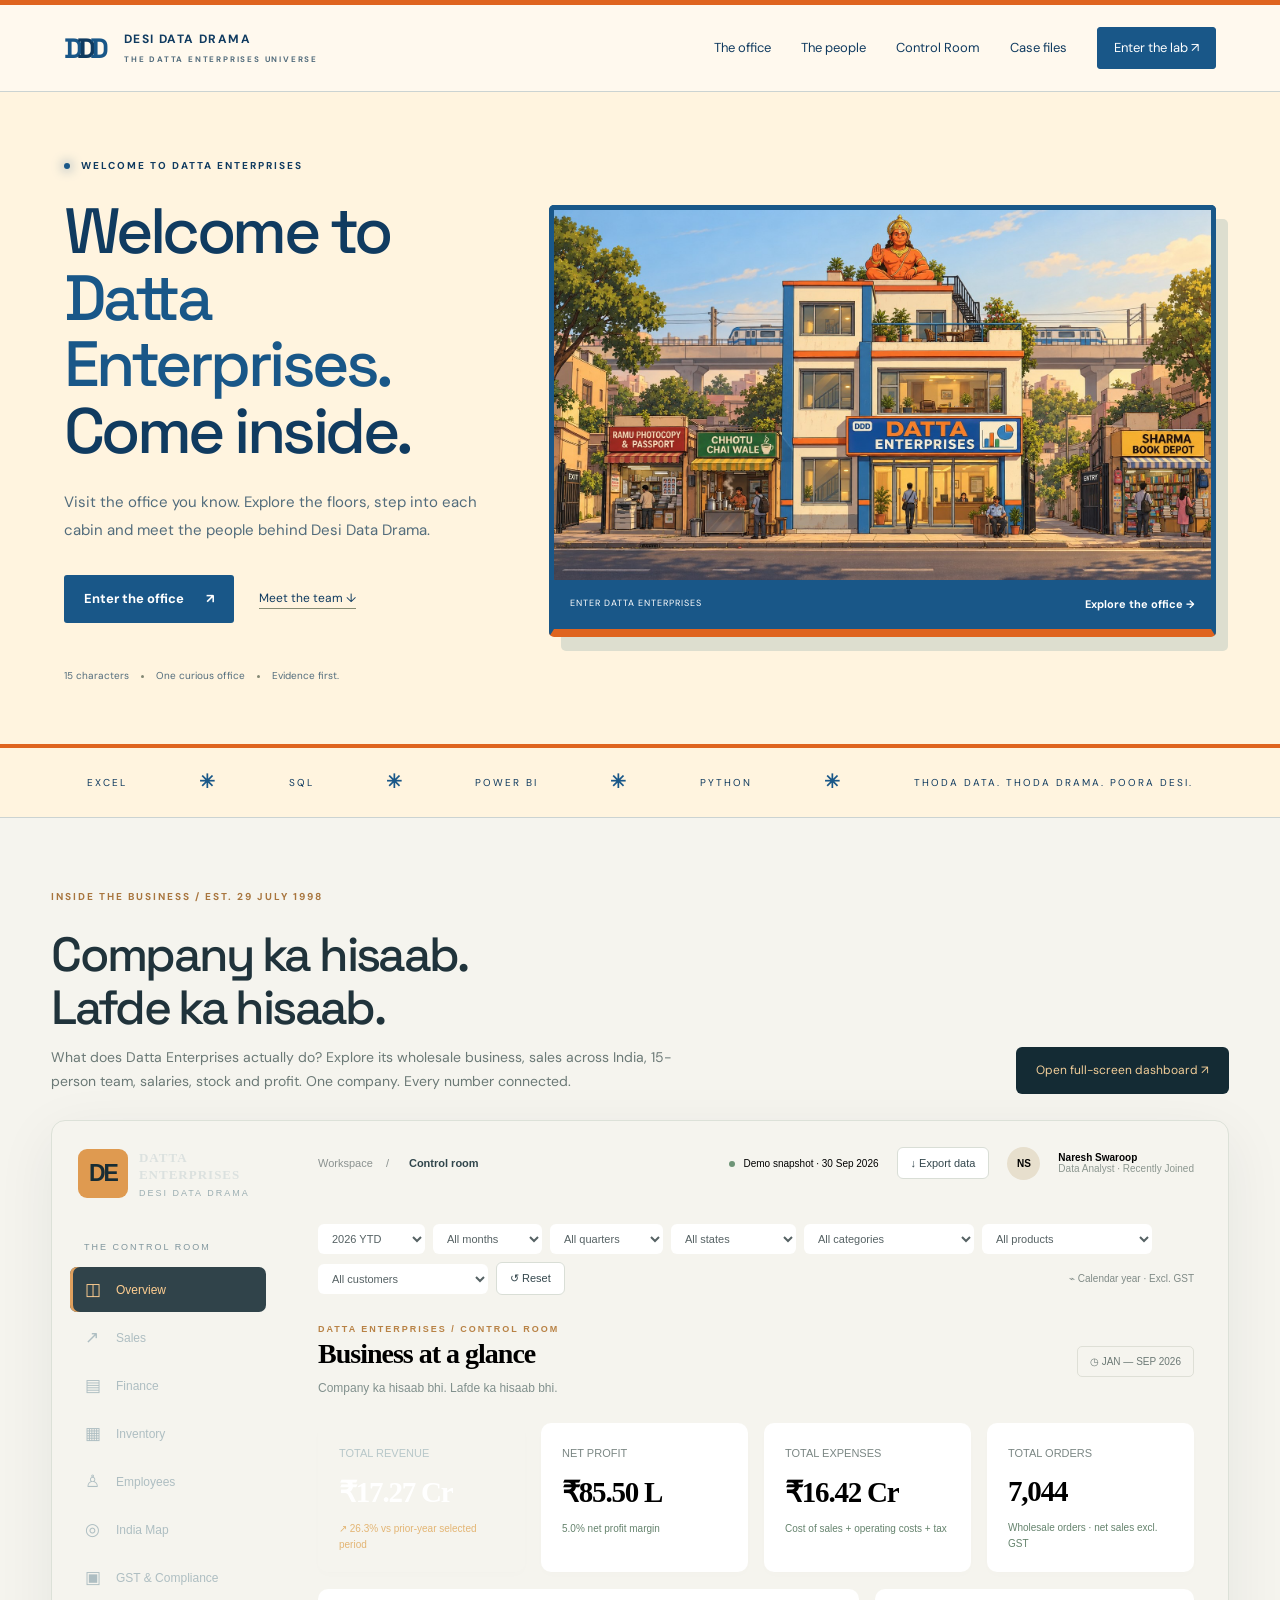
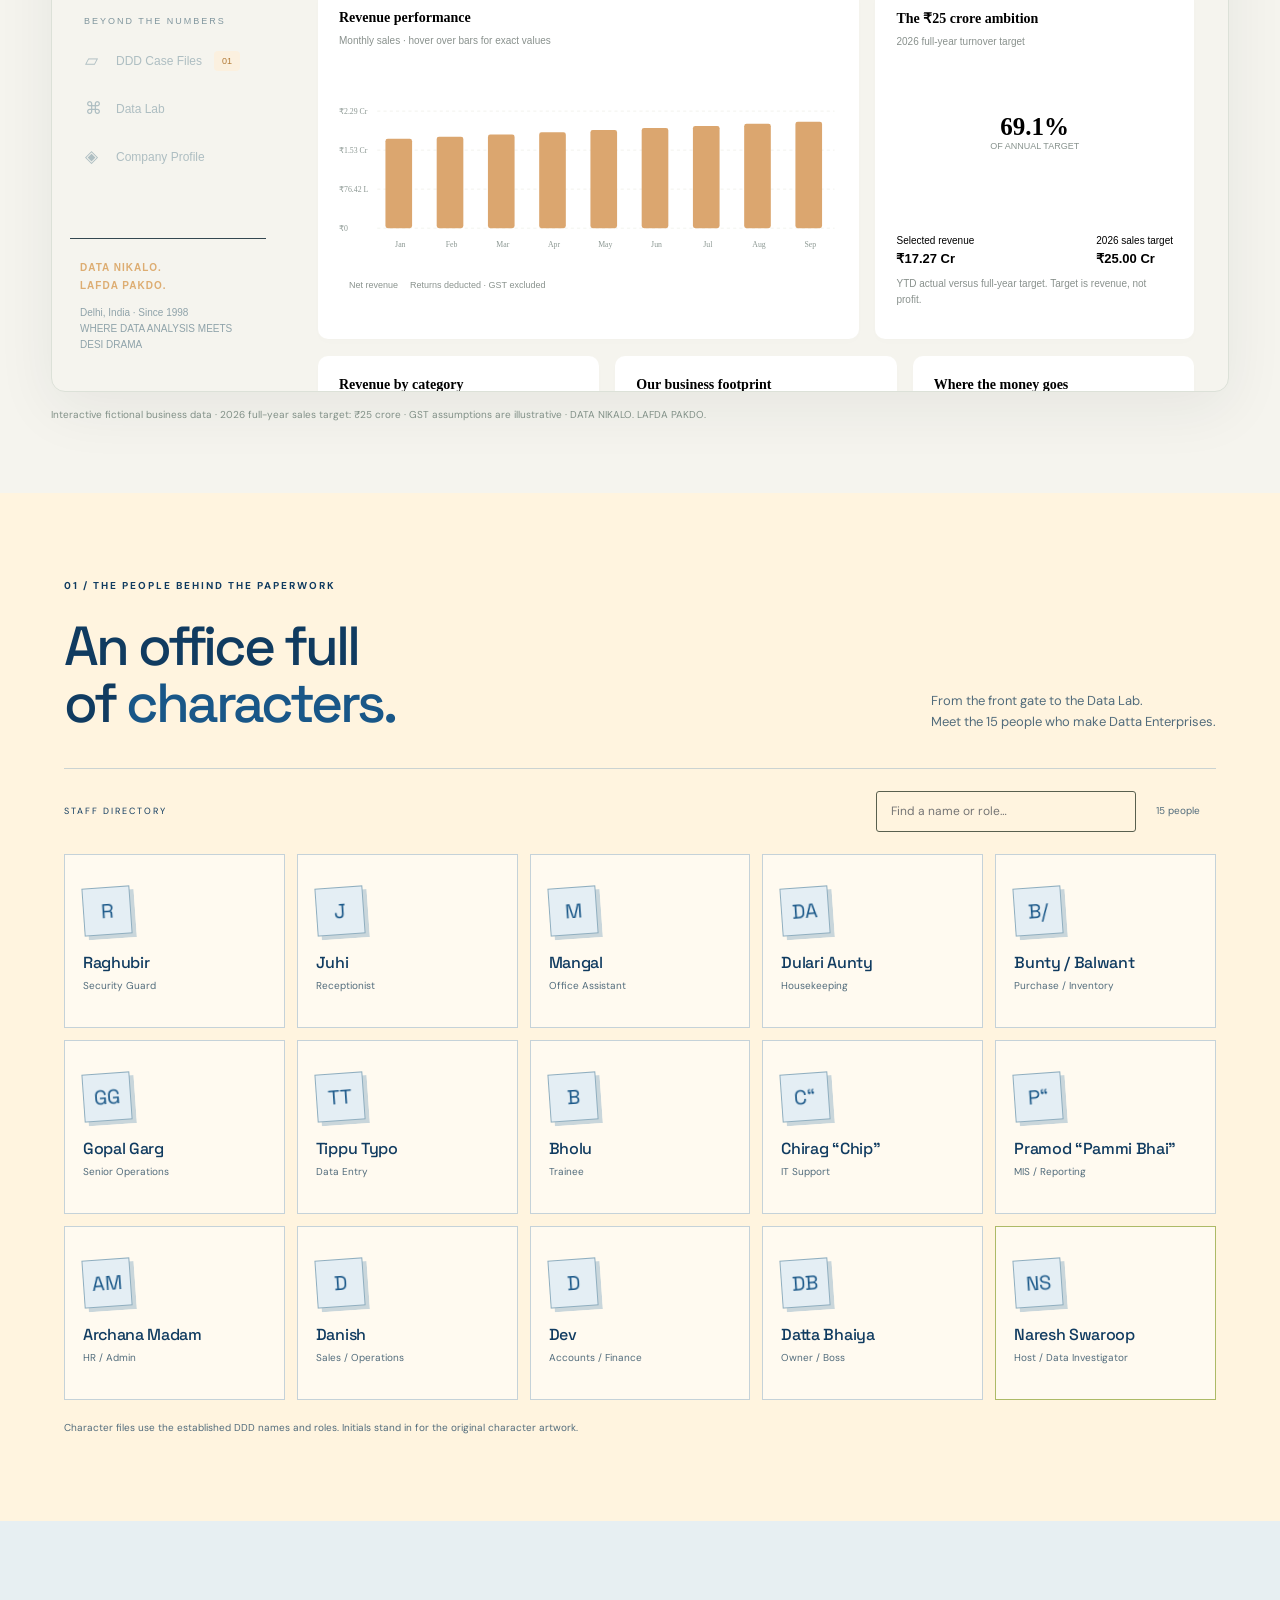
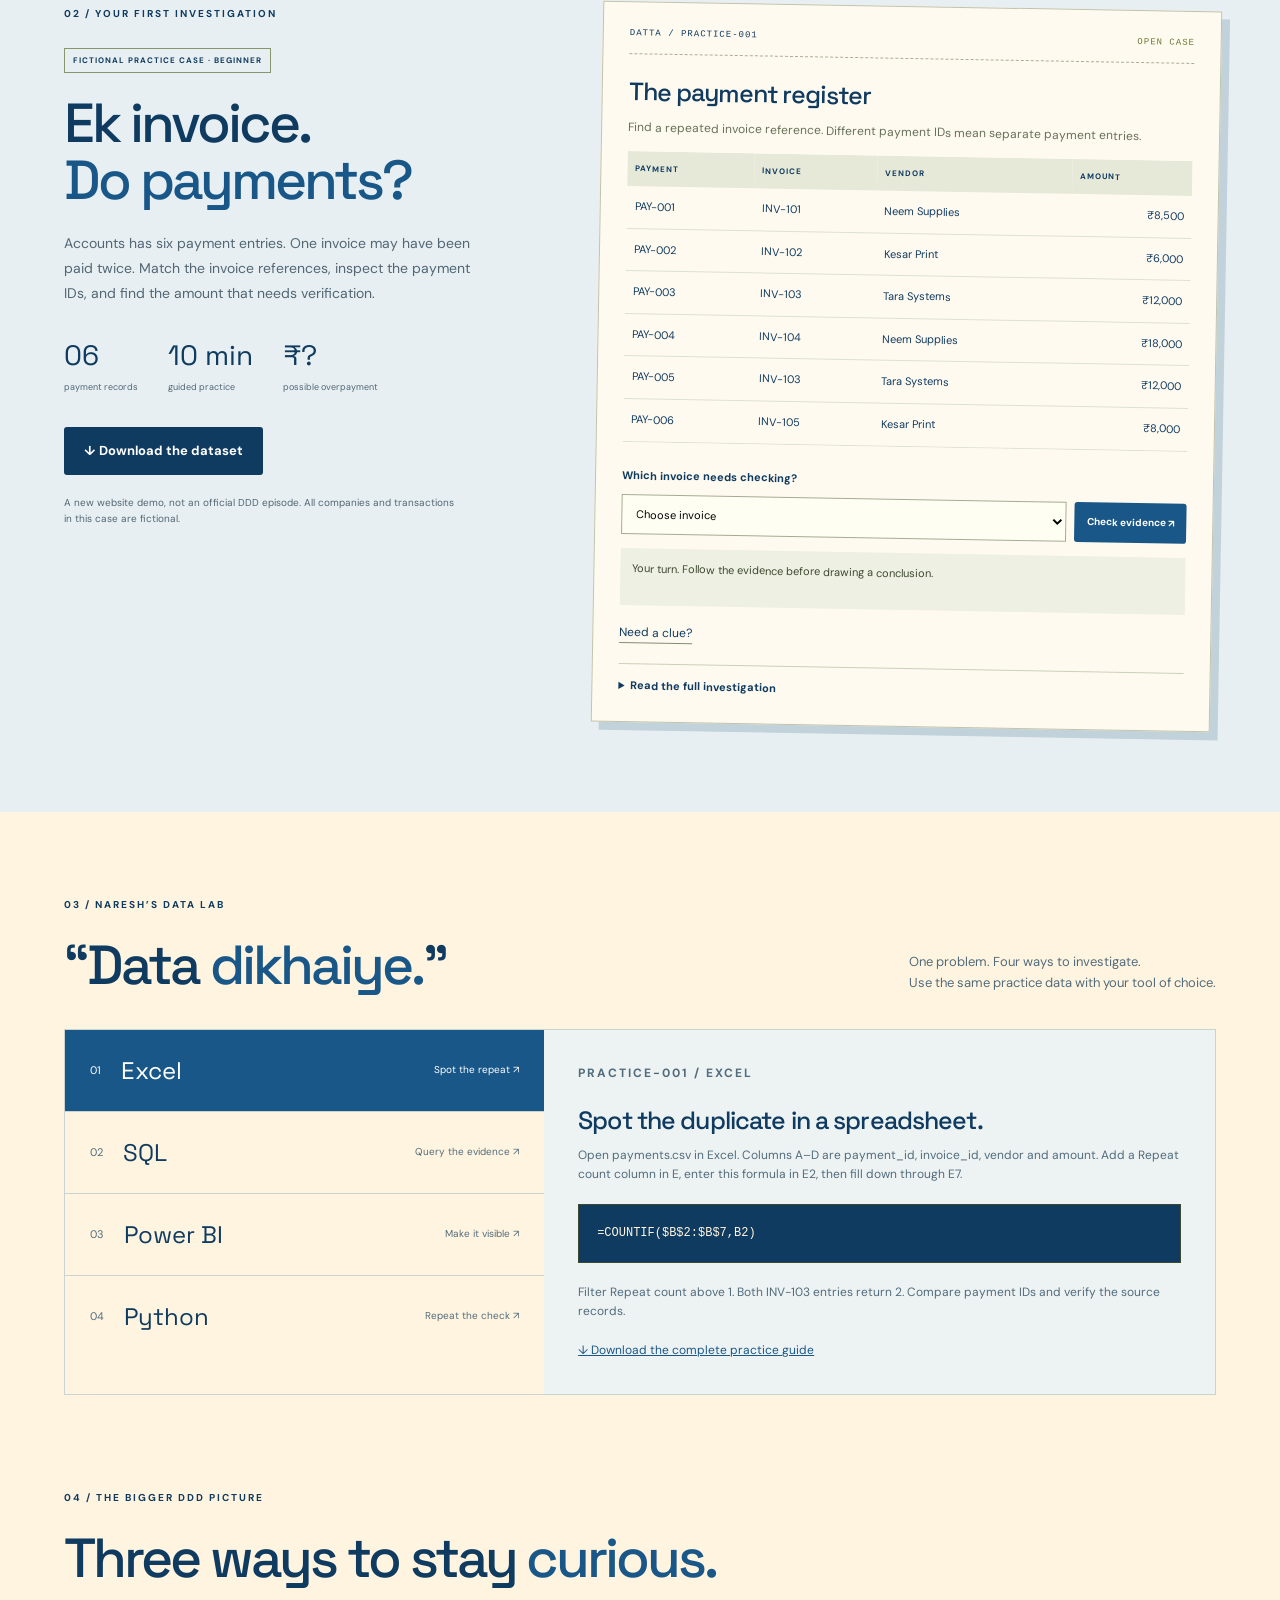
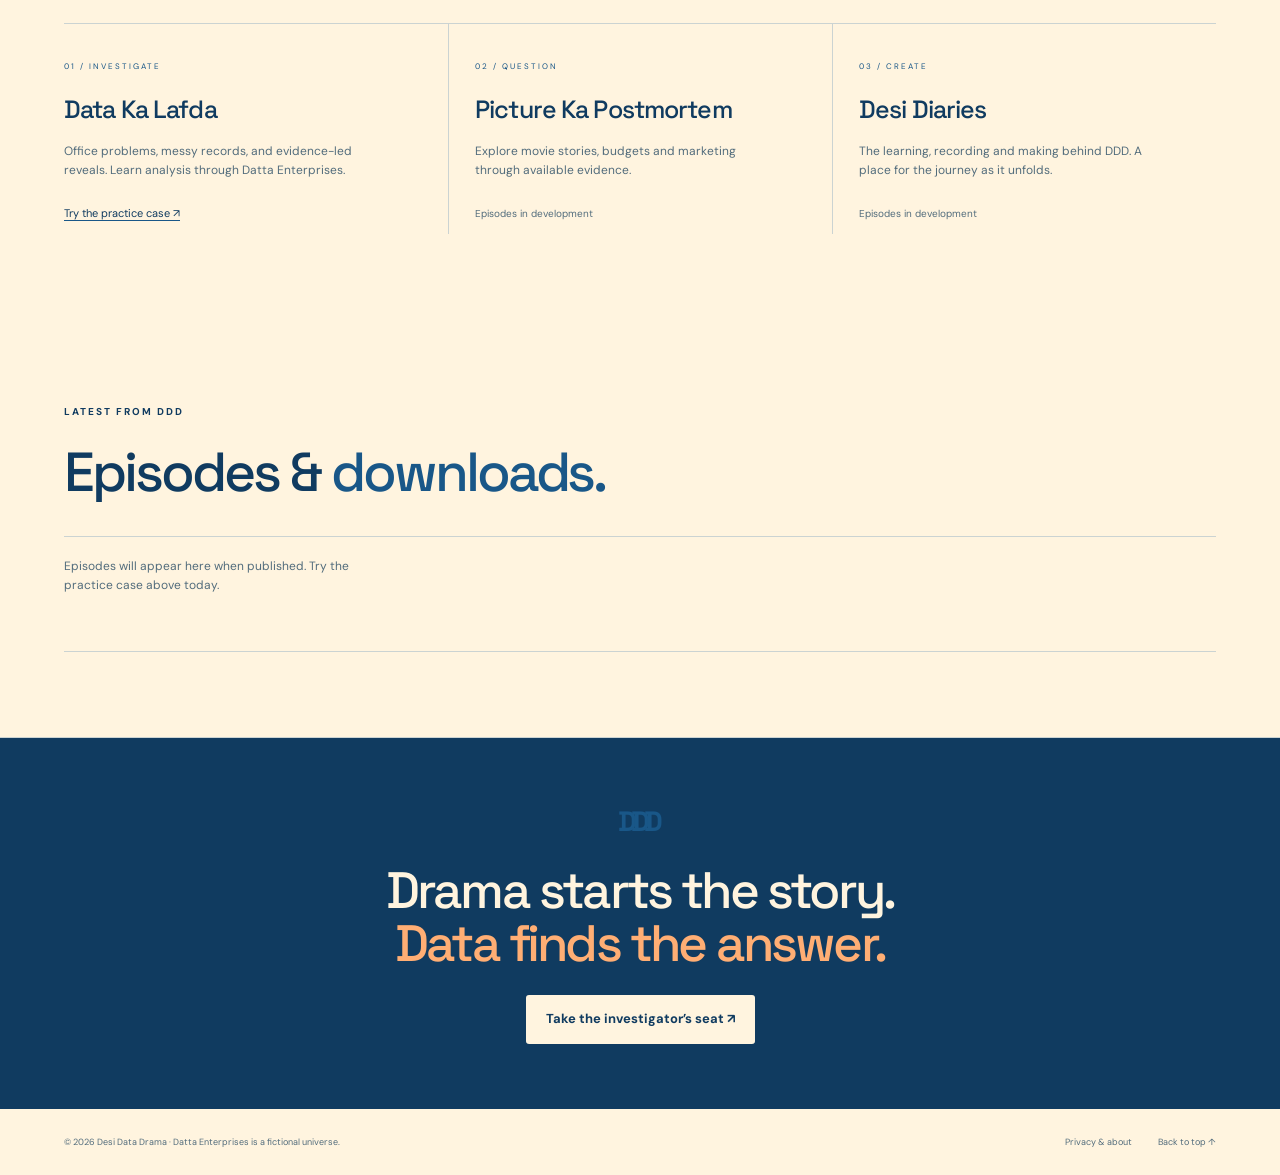
==== index.html @ 8f4a8b59 "Publish DDD website and Control Room Includes the existing office tour, character directory, editor," ====
<!doctype html>
<html lang="en"><head><meta charset="utf-8"><meta name="viewport" content="width=device-width,initial-scale=1"><meta name="description" content="Enter Datta Enterprises. Meet the characters, follow the evidence, and learn data analysis with Desi Data Drama."><meta name="theme-color" content="#141811"><title>Desi Data Drama | Enter Datta Enterprises</title><link rel="stylesheet" href="styles.css"><link rel="stylesheet" href="office-theme.css"><link rel="stylesheet" href="dashboard-embed.css"></head>
<body><a class="skip" href="#main">Skip to content</a><header><a class="brand" href="#"><span class="logo">D<span>D</span>D</span><span>DESI DATA DRAMA<small>THE DATTA ENTERPRISES UNIVERSE</small></span></a><button class="menu" aria-label="Open navigation" aria-expanded="false">☰</button><nav aria-label="Main navigation"><a href="tour.html">The office</a><a href="#people">The people</a><a href="#control-room">Control Room</a><a href="#case">Case files</a><a href="#lab" class="nav-cta">Enter the lab ↗</a></nav></header>
<main id="main"><section class="hero" id="office"><div class="hero-copy"><p class="eyebrow"><span class="live-dot"></span> WELCOME TO DATTA ENTERPRISES</p><h1>Every desk.<br>A little <em>drama.</em><br>A lot of data.</h1><p class="intro">Office mein lafda. Data mein jawaab.<br>Step inside a desi office where everyday problems become investigations—and you become the analyst.</p><div class="actions"><a class="button yellow" href="tour.html">Enter the office <span>↗</span></a><a class="text-link" href="#people">Meet the team ↓</a></div><div class="hero-foot"><span>15 characters</span><i></i><span>One curious office</span><i></i><span>Evidence first.</span></div></div>
<a class="office-poster" href="tour.html"><img id="office-front" alt="Datta Enterprises: cream walls, blue frames, orange trims, neighbouring shops and rooftop Hanuman ji"><span>ENTER DATTA ENTERPRISES <b>Explore the office &rarr;</b></span></a></section>
<div class="ticker"><span>EXCEL</span><b>✳</b><span>SQL</span><b>✳</b><span>POWER BI</span><b>✳</b><span>PYTHON</span><b>✳</b><span>THODA DATA. THODA DRAMA. POORA DESI.</span></div>
<section id="control-room" class="control-room-section" aria-labelledby="control-room-title"><div class="control-room-heading"><div><p class="eyebrow">INSIDE THE BUSINESS / EST. 29 JULY 1998</p><h2 id="control-room-title">Company ka hisaab.<br>Lafde ka hisaab.</h2><p>What does Datta Enterprises actually do? Explore its wholesale business, sales across India, 15-person team, salaries, stock and profit. One company. Every number connected.</p></div><a href="dashboard.html">Open full-screen dashboard ↗</a></div><div class="control-room-frame"><iframe id="ddd-control-room" title="Datta Enterprises interactive business control room" loading="lazy" src="dashboard.html"></iframe></div><p class="control-room-caption">Interactive fictional business data · 2026 full-year sales target: ₹25 crore · GST assumptions are illustrative · DATA NIKALO. LAFDA PAKDO.</p></section><section class="section people-section" id="people"><div class="section-head"><div><p class="eyebrow">01 / THE PEOPLE BEHIND THE PAPERWORK</p><h2>An office full<br>of <em>characters.</em></h2></div><p>From the front gate to the Data Lab.<br>Meet the 15 people who make Datta Enterprises.</p></div><div class="directory-tools"><label for="staff-search">STAFF DIRECTORY</label><input id="staff-search" type="search" placeholder="Find a name or role…"><span id="staff-count">15 people</span></div><div class="staff-grid" id="staff-grid"></div><p class="quiet">Character files use the established DDD names and roles. Initials stand in for the original character artwork.</p></section>
<section class="case-section section" id="case"><div class="case-intro"><p class="eyebrow">02 / YOUR FIRST INVESTIGATION</p><span class="tag">FICTIONAL PRACTICE CASE · BEGINNER</span><h2>Ek invoice.<br><em>Do payments?</em></h2><p>Accounts has six payment entries. One invoice may have been paid twice. Match the invoice references, inspect the payment IDs, and find the amount that needs verification.</p><div class="case-facts"><div><strong>06</strong><span>payment records</span></div><div><strong>10 min</strong><span>guided practice</span></div><div><strong>₹?</strong><span>possible overpayment</span></div></div><a class="button dark" href="payments.csv" download>↓ Download the dataset</a><p class="quiet">A new website demo, not an official DDD episode. All companies and transactions in this case are fictional.</p></div><div class="evidence"><div class="file-top"><span>DATTA / PRACTICE-001</span><span>OPEN CASE</span></div><h3>The payment register</h3><p>Find a repeated invoice reference. Different payment IDs mean separate payment entries.</p><div class="table-scroll"><table><caption class="sr-only">Six fictional payments</caption><thead><tr><th>Payment</th><th>Invoice</th><th>Vendor</th><th>Amount</th></tr></thead><tbody id="payments"></tbody></table></div><form id="case-form"><label for="invoice">Which invoice needs checking?</label><div class="answer-row"><select id="invoice" required><option value="">Choose invoice</option><option>INV-101</option><option>INV-102</option><option>INV-103</option><option>INV-104</option><option>INV-105</option></select><button class="button yellow" type="submit">Check evidence ↗</button></div></form><p id="verdict" class="verdict" aria-live="polite">Your turn. Follow the evidence before drawing a conclusion.</p><button class="text-link" id="hint">Need a clue?</button><details><summary>Read the full investigation</summary><p>INV-103 appears as PAY-003 and PAY-005, both for ₹12,000 and the same vendor. The register totals ₹64,500; retaining one payment per invoice gives ₹52,500. The difference is ₹12,000.</p><p>This is a suspected duplicate, not proof of fraud. Check the invoice, bank references, reversals and any authorised instalments before deciding whether recovery is needed.</p></details></div></section>
<section class="section lab-section" id="lab"><div class="section-head"><div><p class="eyebrow">03 / NARESH’S DATA LAB</p><h2>“Data <em>dikhaiye.</em>”</h2></div><p>One problem. Four ways to investigate.<br>Use the same practice data with your tool of choice.</p></div><div class="lab-layout"><div class="lab-menu" role="tablist" aria-label="Learning tools"><button role="tab" aria-selected="true" data-tool="excel" id="tab-excel" aria-controls="lab-panel">01 <b>Excel</b><span>Spot the repeat ↗</span></button><button role="tab" aria-selected="false" data-tool="sql" id="tab-sql" aria-controls="lab-panel">02 <b>SQL</b><span>Query the evidence ↗</span></button><button role="tab" aria-selected="false" data-tool="powerbi" id="tab-powerbi" aria-controls="lab-panel">03 <b>Power BI</b><span>Make it visible ↗</span></button><button role="tab" aria-selected="false" data-tool="python" id="tab-python" aria-controls="lab-panel">04 <b>Python</b><span>Repeat the check ↗</span></button></div><div class="lab-panel" role="tabpanel" id="lab-panel" tabindex="0" aria-labelledby="tab-excel"></div></div></section>
<section class="section series-section" id="series"><p class="eyebrow">04 / THE BIGGER DDD PICTURE</p><h2>Three ways to stay <em>curious.</em></h2><div class="series-grid"><article><span>01 / INVESTIGATE</span><h3>Data Ka Lafda</h3><p>Office problems, messy records, and evidence-led reveals. Learn analysis through Datta Enterprises.</p><a href="#case">Try the practice case ↗</a></article><article><span>02 / QUESTION</span><h3>Picture Ka Postmortem</h3><p>Explore movie stories, budgets and marketing through available evidence.</p><span class="status">Episodes in development</span></article><article><span>03 / CREATE</span><h3>Desi Diaries</h3><p>The learning, recording and making behind DDD. A place for the journey as it unfolds.</p><span class="status">Episodes in development</span></article></div></section>
<section class="section" id="episodes"><p class="eyebrow">LATEST FROM DDD</p><h2>Episodes &amp; <em>downloads.</em></h2><div id="published-episodes" class="series-grid"></div><div id="published-downloads" class="series-grid"></div></section><section class="end-note"><span class="logo">DDD</span><h2>Drama starts the story.<br><em>Data finds the answer.</em></h2><a class="button yellow" href="#case">Take the investigator’s seat ↗</a></section></main><footer><span>© 2026 Desi Data Drama · Datta Enterprises is a fictional universe.</span><button id="privacy">Privacy & about</button><a href="#">Back to top ↑</a></footer><dialog id="profile"><button class="dialog-close" aria-label="Close dialog">×</button><div id="profile-body"></div></dialog><script src="content-model.js"></script><script src="content.js"></script><script src="script.js"></script><script src="content-view.js"></script><script src="office-assets.js"></script><script src="office-lobby.js"></script><script src="dashboard-embed.js"></script></body></html>
---- styles.css ----
@import url('https://fonts.googleapis.com/css2?family=DM+Sans:wght@400;500;600;700&family=Space+Grotesk:wght@400;500;600;700&display=swap');
:root{--bg:#141811;--paper:#f1efdd;--yellow:#e9ed77;--green:#a3b694;--muted:#b6bcae;--line:#363c30}*{box-sizing:border-box}html{scroll-behavior:smooth;scroll-padding-top:35px}body{margin:0;background:var(--bg);color:var(--paper);font:15px/1.6 'DM Sans',sans-serif}a{color:inherit;text-decoration:none}button,input,select{font:inherit}button,a,select{touch-action:manipulation}button{cursor:pointer}button:focus-visible,a:focus-visible,input:focus-visible,select:focus-visible,summary:focus-visible{outline:3px solid #b887ef;outline-offset:5px}h1,h2,h3,p{margin:0}h1,h2,h3{font-family:'Space Grotesk',sans-serif;font-weight:500;line-height:1.04;letter-spacing:-.055em}h1{font-size:clamp(48px,5.6vw,84px)}h2{font-size:clamp(36px,4.3vw,60px)}h3{font-size:25px;letter-spacing:-.035em}em{font-style:normal;color:var(--yellow)}header{min-height:92px;margin:auto;max-width:1450px;padding:18px 5%;display:flex;align-items:center;justify-content:space-between;border-bottom:1px solid var(--line);gap:24px}.brand{display:flex;gap:15px;align-items:center;font-weight:700;font-size:12px;letter-spacing:1.4px}.brand small{display:block;color:var(--muted);font-size:8px;letter-spacing:1.8px;margin-top:4px}.logo{display:inline-block;color:var(--yellow);font:bold 28px 'Space Grotesk',sans-serif;letter-spacing:-5px;padding-right:5px}.logo span{color:var(--paper)}nav{display:flex;gap:30px;align-items:center;font-size:13px}.nav-cta{border:1px solid #858c69;padding:10px 16px;border-radius:3px}.menu{display:none}.hero{max-width:1450px;margin:auto;padding:66px 5% 60px;display:grid;grid-template-columns:1fr 1.05fr;gap:30px;align-items:center}.eyebrow{font-size:10px;font-weight:700;letter-spacing:2px;margin-bottom:24px}.live-dot{display:inline-block;width:6px;height:6px;border-radius:50%;background:var(--yellow);margin-right:7px;box-shadow:0 0 12px var(--yellow)}.intro{font-size:15px;max-width:440px;color:var(--muted);margin-top:25px;line-height:1.85}.actions{display:flex;gap:25px;align-items:center;flex-wrap:wrap;margin-top:30px}.button{display:inline-flex;justify-content:center;align-items:center;gap:22px;border:0;border-radius:3px;padding:14px 20px;font-size:13px;font-weight:700}.yellow{background:var(--yellow);color:#242719}.button:hover{filter:brightness(1.1)}.dark{background:var(--bg);color:var(--paper)}.text-link{border:0;background:none;color:inherit;padding:0;border-bottom:1px solid #868b73;font-size:12px}.hero-foot{display:flex;align-items:center;gap:12px;font-size:10px;color:var(--muted);margin-top:45px}.hero-foot i{height:3px;width:3px;background:#838874;border-radius:50%}.world{min-width:0;background:radial-gradient(ellipse at center,#313e28 0%,#1b2218 60%,#171d14 100%);border:1px solid var(--line);border-radius:8px;position:relative;overflow:hidden;box-shadow:0 30px 60px #0003}.world-heading{display:flex;justify-content:space-between;align-items:center;padding:19px 22px;font-size:8px;letter-spacing:1.4px;color:var(--muted)}.tiny-pill{border:1px solid #646e56;padding:4px 7px;border-radius:30px;color:var(--yellow);font-size:7px}.scene{height:350px;perspective:1100px;display:flex;align-items:center;justify-content:center;background-image:radial-gradient(#65725845 .7px,transparent .7px);background-size:18px 18px}.building{width:255px;height:210px;position:relative;transform-style:preserve-3d;transform:rotateX(56deg) rotateZ(-32deg);transition:transform .7s}.floor{position:absolute;width:255px;height:210px;transform-style:preserve-3d;transition:transform .7s,filter .5s}.ground{transform:translateZ(-60px)}.middle{transform:translateZ(15px)}.top{transform:translateZ(90px)}.room{position:absolute;inset:0;background:repeating-linear-gradient(90deg,#c3c4a9 0px,#c3c4a9 26px,#aeb098 27px);border:7px solid #dee0c5;box-shadow:0 16px 0 #8a9378,0 22px 0 #58664b;transform-style:preserve-3d}.room:before{content:'';position:absolute;left:-7px;top:-7px;width:255px;height:48px;background:#a7b89a;transform-origin:top;transform:rotateX(90deg);border-top:7px solid #d8dec5}.room:after{content:'';position:absolute;left:-7px;top:-7px;width:48px;height:210px;background:#7e9674;transform-origin:left;transform:rotateY(-90deg);border-left:7px solid #d8dec5}.floor-face{position:absolute;top:210px;left:0;width:255px;height:27px;background:#3f5038;color:#eff4c9;transform-origin:top;transform:rotateX(-90deg);font:7px/27px monospace;letter-spacing:1px;padding:0 12px}.floor-face span{margin-right:15px;color:var(--yellow)}.top .floor-face{background:#87964b;color:#0b2012}.floor-label{position:absolute;bottom:12px;left:15px;font:bold 7px monospace;color:#4f6248;letter-spacing:1px}.desk{position:absolute;width:68px;height:34px;background:#79583c;border:3px solid #b19366;transform:translateZ(18px);transform-style:preserve-3d;box-shadow:5px 12px 0 #3338}.desk:after{content:'';position:absolute;width:25px;height:22px;background:#445b46;bottom:-27px;left:19px;border:3px solid #647b57;border-radius:6px;box-shadow:0 5px 0 #283a2c}.desk b{position:absolute;left:17px;top:3px;width:29px;height:24px;background:#183c36;border:3px solid #344b44;transform:rotateX(-65deg);transform-origin:bottom;box-shadow:inset 0 0 0 2px #8eaf80}.d1{top:30px;left:25px}.d2{top:30px;right:23px}.d3{top:110px;left:25px}.d4{top:110px;right:23px}.labdesk{width:130px;height:45px;left:52px;top:60px}.labdesk b{left:23px;width:36px;height:30px;background:#c4df7b}.labdesk b+b{left:70px;background:#74a889}.plant{position:absolute;color:#284e2b;font-size:42px;line-height:1;transform:translateZ(24px) rotateX(-30deg);text-shadow:3px 4px #74965b}.p1{right:8px;top:8px}.p2{left:9px;bottom:18px}.rug{position:absolute;left:28px;top:30px;width:172px;height:130px;background:#697c60;border:3px solid #93a17d}.world-controls{display:flex;justify-content:center;gap:7px;padding-top:5px}.world-controls button{background:#2d3726;color:var(--paper);border:1px solid #526048;border-radius:4px;padding:7px 10px;font-size:10px}.scene-note{font-size:9px;color:var(--muted);text-align:center;margin:12px 0}.floor-tabs{display:flex;margin:0 20px;gap:6px}.floor-tabs button{flex:1;font-size:9px;color:var(--muted);border:1px solid #49523d;background:none;padding:8px 2px;border-radius:3px}.floor-tabs .selected{background:var(--yellow);color:var(--bg);border-color:var(--yellow)}#floor-info{font-size:10px;color:var(--muted);min-height:58px;padding:12px 22px}.ticker{display:flex;justify-content:space-around;align-items:center;gap:25px;padding:19px 5%;border-top:1px solid var(--line);border-bottom:1px solid var(--line);font-size:10px;letter-spacing:2px;flex-wrap:wrap}.ticker b{font-size:19px;color:var(--yellow)}.section{padding:85px max(5%,calc((100% - 1305px)/2))}.section-head{display:flex;justify-content:space-between;align-items:end;gap:30px;margin-bottom:35px}.section-head>p{color:var(--muted);max-width:400px;font-size:13px}.directory-tools{display:flex;align-items:center;gap:20px;border-top:1px solid var(--line);padding:22px 0}.directory-tools label{font-size:9px;letter-spacing:2px}.directory-tools input{margin-left:auto;background:transparent;border:1px solid #59604f;color:var(--paper);padding:10px 14px;border-radius:3px;width:260px;font-size:12px}.directory-tools>span{font-size:10px;color:var(--muted);min-width:60px}.staff-grid{display:grid;grid-template-columns:repeat(5,1fr);gap:12px}.staff-card{background:#20261b;color:var(--paper);border:1px solid #3a4232;text-align:left;padding:18px;min-height:174px;transition:transform .2s,background .2s;transform-style:preserve-3d;position:relative}.staff-card:hover{transform:perspective(500px) rotateY(-5deg) translateY(-5px);background:#2b3523;box-shadow:6px 8px 0 #080c07}.staff-no{font:9px monospace;color:#b5bba7;float:right}.avatar{width:48px;height:48px;background:#3c4c31;border:1px solid #6b7a59;display:flex;align-items:center;justify-content:center;font:20px 'Space Grotesk';color:var(--yellow);margin-bottom:20px;box-shadow:4px 4px 0 #0f160b;transform:rotate(-4deg)}.staff-card h3{font-size:16px;letter-spacing:-.02em;margin-bottom:6px}.staff-card p{font-size:10px;color:var(--muted)}.staff-card:last-child{border-color:#adba67}.quiet{font-size:10px;color:#a6ad9a;margin-top:20px}.case-section{background:var(--paper);color:var(--bg);display:grid;grid-template-columns:.85fr 1.15fr;gap:75px}.case-section em{color:#697a31}.tag{display:inline-block;font-size:8px;font-weight:700;letter-spacing:1px;border:1px solid #89956c;padding:5px 8px;margin-bottom:22px}.case-intro>p:not(.eyebrow):not(.quiet){margin-top:22px;font-size:14px;line-height:1.8;color:#505744;max-width:430px}.case-intro .quiet{color:#626d54;max-width:400px}.case-facts{display:flex;gap:30px;margin:30px 0}.case-facts strong{display:block;font:28px 'Space Grotesk'}.case-facts span{font-size:9px;color:#666f58}.evidence{background:#fffef3;border:1px solid #c1c4ab;padding:26px;box-shadow:8px 8px 0 #d6dac3;transform:rotate(1deg)}.file-top{display:flex;justify-content:space-between;font:9px monospace;letter-spacing:1px;border-bottom:1px dashed #a8af96;padding-bottom:15px;margin-bottom:24px}.file-top span:last-child{color:#6b7c31}.evidence>p{font-size:12px;color:#667057;margin:14px 0}.table-scroll{overflow:auto}table{width:100%;border-collapse:collapse;font-size:11px;white-space:nowrap}th{text-align:left;font-size:8px;letter-spacing:1px;text-transform:uppercase;background:#e6e9d8;padding:11px 8px}td{padding:12px 8px;border-bottom:1px solid #dde1cf}td:last-child{text-align:right}tr.clue td{background:#e5eab4}form{margin-top:25px}form label{display:block;font-size:11px;font-weight:700;margin-bottom:10px}.answer-row{display:flex;gap:8px}.answer-row select{min-width:0;flex:1;background:#fffef3;border:1px solid #a5ac91;padding:10px;font-size:11px}.answer-row .button{font-size:10px;padding:12px}.evidence .verdict{font-size:11px;padding:12px;background:#eef0e3;color:#3d4930;min-height:57px}details{border-top:1px solid #cbd0b9;margin-top:20px;padding-top:13px;font-size:11px}summary{cursor:pointer;font-weight:700}details p{margin:12px 0}.lab-layout{display:grid;grid-template-columns:1fr 1.4fr;border:1px solid var(--line)}.lab-menu{display:flex;flex-direction:column}.lab-menu button{display:flex;gap:20px;align-items:center;text-align:left;background:none;color:var(--muted);border:0;border-bottom:1px solid var(--line);padding:25px;font-size:11px}.lab-menu button:last-child{border-bottom:0}.lab-menu b{font:24px 'Space Grotesk';color:var(--paper)}.lab-menu span{margin-left:auto;font-size:10px}.lab-menu [aria-selected=true]{background:var(--yellow);color:var(--bg)}.lab-menu [aria-selected=true] b{color:var(--bg)}.lab-panel{padding:34px;background:#20271b;min-width:0}.lab-panel h3{margin:13px 0}.lab-panel p,.lab-panel ol{font-size:12px;color:var(--muted)}.lab-panel pre{white-space:pre-wrap;overflow-wrap:anywhere;font:12px/1.7 monospace;color:var(--yellow);padding:18px;background:#10160e;border:1px solid #3e4934;margin:20px 0}.lab-panel a{font-size:12px;color:var(--yellow);text-decoration:underline}.series-section{padding-top:10px}.series-grid{display:grid;grid-template-columns:repeat(3,1fr);margin-top:35px;border-top:1px solid var(--line)}.series-grid article{padding:28px 26px 10px 0}.series-grid article+article{border-left:1px solid var(--line);padding-left:26px}.series-grid article>span:first-child{font-size:8px;letter-spacing:2px;color:var(--yellow)}.series-grid h3{margin:20px 0;font-size:25px}.series-grid p{font-size:12px;color:var(--muted);margin-bottom:20px;max-width:300px}.series-grid a{font-size:11px;border-bottom:1px solid var(--yellow)}.status{font-size:10px;color:var(--muted)}.end-note{padding:65px 5%;text-align:center;background:#20271b;border-top:1px solid var(--line)}.end-note h2{margin:25px 0;font-size:clamp(32px,4vw,52px)}footer{padding:25px 5%;display:flex;gap:20px;font-size:9px;color:var(--muted);align-items:center}footer button{background:none;color:inherit;border:0;font-size:9px;margin-left:auto}dialog{background:var(--paper);color:var(--bg);border:0;border-radius:6px;padding:40px;max-width:480px;width:90%;box-shadow:0 30px 100px #0009}dialog::backdrop{background:#090e0bd9;backdrop-filter:blur(5px)}.dialog-close{position:absolute;right:15px;top:10px;background:none;border:0;font-size:28px}dialog h2{font-size:36px;margin:15px 0}dialog p{margin-top:15px;font-size:14px}dialog .eyebrow{color:#54633c}.skip{position:absolute;top:-100px;left:20px;background:var(--yellow);color:var(--bg);padding:12px;z-index:20}.skip:focus{top:8px}.sr-only{position:absolute;width:1px;height:1px;overflow:hidden;clip:rect(0,0,0,0)}
@media(min-width:1600px){.hero{padding-left:0;padding-right:0}header{padding-left:0;padding-right:0}}@media(max-width:1050px){h1{font-size:58px}.hero{gap:20px}.staff-grid{grid-template-columns:repeat(3,1fr)}.case-section{gap:35px}.scene{transform:scale(.88);margin:-15px 0}.brand small{display:none}nav{gap:20px}.lab-menu span{display:none}}@media(max-width:760px){header{position:relative;min-height:75px}.menu{display:block;background:transparent;border:1px solid #667254;color:var(--paper);padding:4px 10px}nav{display:none;position:absolute;left:0;right:0;top:100%;background:var(--bg);z-index:10;padding:25px 5%;border-bottom:1px solid var(--line)}nav.open{display:flex;flex-wrap:wrap}.hero{grid-template-columns:1fr;padding-top:42px;gap:38px}h1{font-size:62px}.hero-foot{margin-top:25px}.world{max-width:540px;width:100%;justify-self:center}.scene{transform:none}.section{padding-top:55px;padding-bottom:55px}.section-head{display:block}.section-head>p{margin-top:20px}.staff-grid{grid-template-columns:repeat(2,1fr)}.staff-card{min-height:170px}.directory-tools{flex-wrap:wrap;gap:10px}.directory-tools label{width:100%}.directory-tools input{margin-left:0;flex:1;width:180px}.case-section{grid-template-columns:1fr;gap:35px}.evidence{padding:18px;transform:none;box-shadow:4px 4px 0 #d6dac3}.lab-layout{grid-template-columns:1fr}.lab-menu{display:grid;grid-template-columns:repeat(4,1fr)}.lab-menu button{padding:15px 5px;gap:0;justify-content:center;font-size:0}.lab-menu b{font-size:14px}.lab-panel{padding:23px}.series-grid{grid-template-columns:1fr}.series-grid article+article{padding-left:0;border-left:0;border-top:1px solid var(--line);margin-top:20px}.ticker{gap:16px;font-size:8px}.ticker span:last-child{width:100%;text-align:center}.ticker b:last-of-type{display:none}footer{flex-wrap:wrap}footer span{width:100%}footer button{margin-left:0}}@media(max-width:380px){h1{font-size:51px}.scene{transform:scale(.85);margin:-20px 0}.world-heading{padding:16px 12px}.floor-tabs{margin:0 10px}.staff-card{padding:13px}.answer-row{flex-direction:column}.case-facts{gap:20px}}@media(prefers-reduced-motion:reduce){html{scroll-behavior:auto}*,*:before,*:after{transition:none!important;animation:none!important}}
---- office-theme.css ----
:root{--office-cream:#fff4df;--office-blue:#195788;--office-orange:#df641f;--office-navy:#103b60;--bg:var(--office-cream);--paper:var(--office-navy);--yellow:var(--office-blue);--muted:#526c7c;--line:#cbd3d2}body{background:var(--office-cream)}header{border-top:5px solid var(--office-orange);background:#fff9ee}.brand small{color:#526c7c}.hero{grid-template-columns:.8fr 1.2fr;gap:40px}.hero h1{font-size:clamp(43px,5vw,72px)}.office-poster{position:relative;display:block;border:5px solid var(--office-blue);border-bottom:8px solid var(--office-orange);border-radius:5px;overflow:hidden;background:#e5eaf0;box-shadow:12px 14px 0 #dddecf}.office-poster img{width:100%;display:block;min-height:280px;object-fit:cover}.office-poster>span{display:flex;justify-content:space-between;gap:10px;padding:16px;background:var(--office-blue);color:white;font-size:9px;letter-spacing:1px}.office-poster b{font-size:11px;letter-spacing:0}.yellow,.nav-cta{background:var(--office-blue);color:white;border-color:var(--office-blue)}.dark{background:var(--office-navy);color:white}.staff-card{background:#fffaf0;border-color:#c5d2d9;color:var(--office-navy)}.staff-card:hover{background:#e5eff4;box-shadow:6px 8px 0 #b8c9d2}.avatar{background:#e4eef4;border-color:#8faebf;box-shadow:4px 4px 0 #c9d6db}.staff-no{color:#506c7b}.case-section{background:#e7eff2;color:var(--office-navy)}.case-section em{color:var(--office-blue)}.case-intro>p:not(.eyebrow):not(.quiet),.case-intro .quiet{color:#526674}.case-facts span{color:#526674}.evidence{background:#fffaf0;box-shadow:8px 8px 0 #c2d2da}.lab-panel{background:#edf2f3}.lab-panel pre{background:var(--office-navy);color:#fff4df}.lab-menu [aria-selected=true]{background:var(--office-blue);color:white}.lab-menu [aria-selected=true] b{color:white}.end-note{background:var(--office-navy);color:#fff4df}.end-note em{color:#ffae74}.end-note .yellow{background:#fff4df;color:var(--office-navy)}.quiet{color:#526c7c}dialog{background:#fff4df;color:#103b60}footer{color:#526c7c}.ticker{border-top:4px solid var(--office-orange)}.menu{color:var(--office-navy)}@media(max-width:760px){.hero{grid-template-columns:1fr}.office-poster{margin-right:10px}.office-poster>span{flex-wrap:wrap}.hero h1{font-size:50px}nav{background:var(--office-cream)}}
---- dashboard-embed.css ----
.control-room-section{background:#f5f4ee;color:#20333b;padding:70px 4vw;scroll-margin-top:85px}.control-room-heading{max-width:1400px;margin:0 auto 26px;display:flex;justify-content:space-between;gap:28px;align-items:end}.control-room-heading h2{font-size:clamp(28px,4vw,48px);line-height:1.1;margin:12px 0}.control-room-heading p{max-width:660px;font-size:14px;line-height:1.7;color:#6b7976}.control-room-heading .eyebrow{color:#a8753e;letter-spacing:2px;font-size:10px}.control-room-heading a{white-space:nowrap;text-decoration:none;background:#142b34;color:#f2ce99;padding:14px 20px;border-radius:6px;font-size:12px}.control-room-frame{max-width:1400px;margin:auto;border:1px solid #dce1d8;border-radius:14px;overflow:hidden;box-shadow:0 16px 60px #172f3312;background:#f5f4ee}.control-room-frame iframe{display:block;width:100%;height:870px;border:0}.control-room-caption{max-width:1400px;margin:15px auto 0;font-size:10px;color:#819087;line-height:1.6}@media(max-width:760px){.control-room-section{padding:40px 12px}.control-room-heading{display:block;padding:0 8px}.control-room-heading a{display:inline-block;margin-top:10px}.control-room-frame iframe{height:780px}}
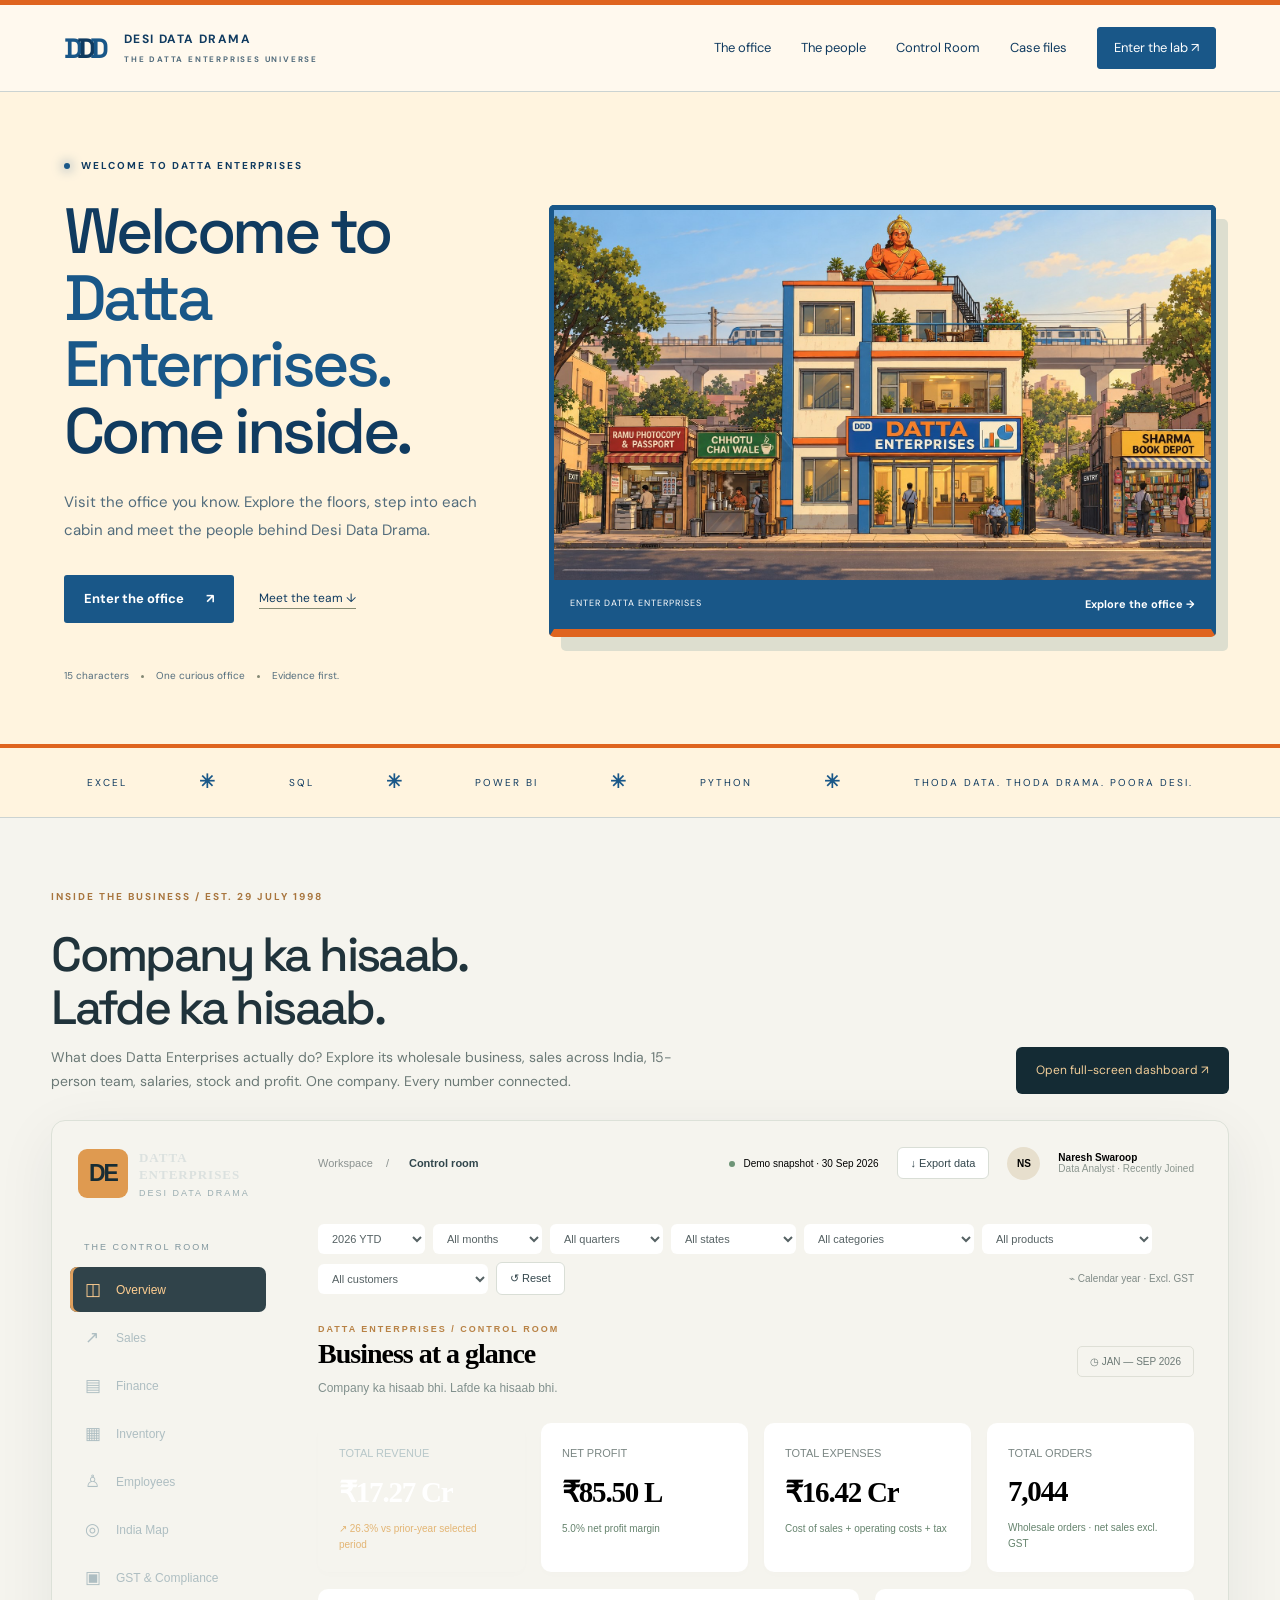
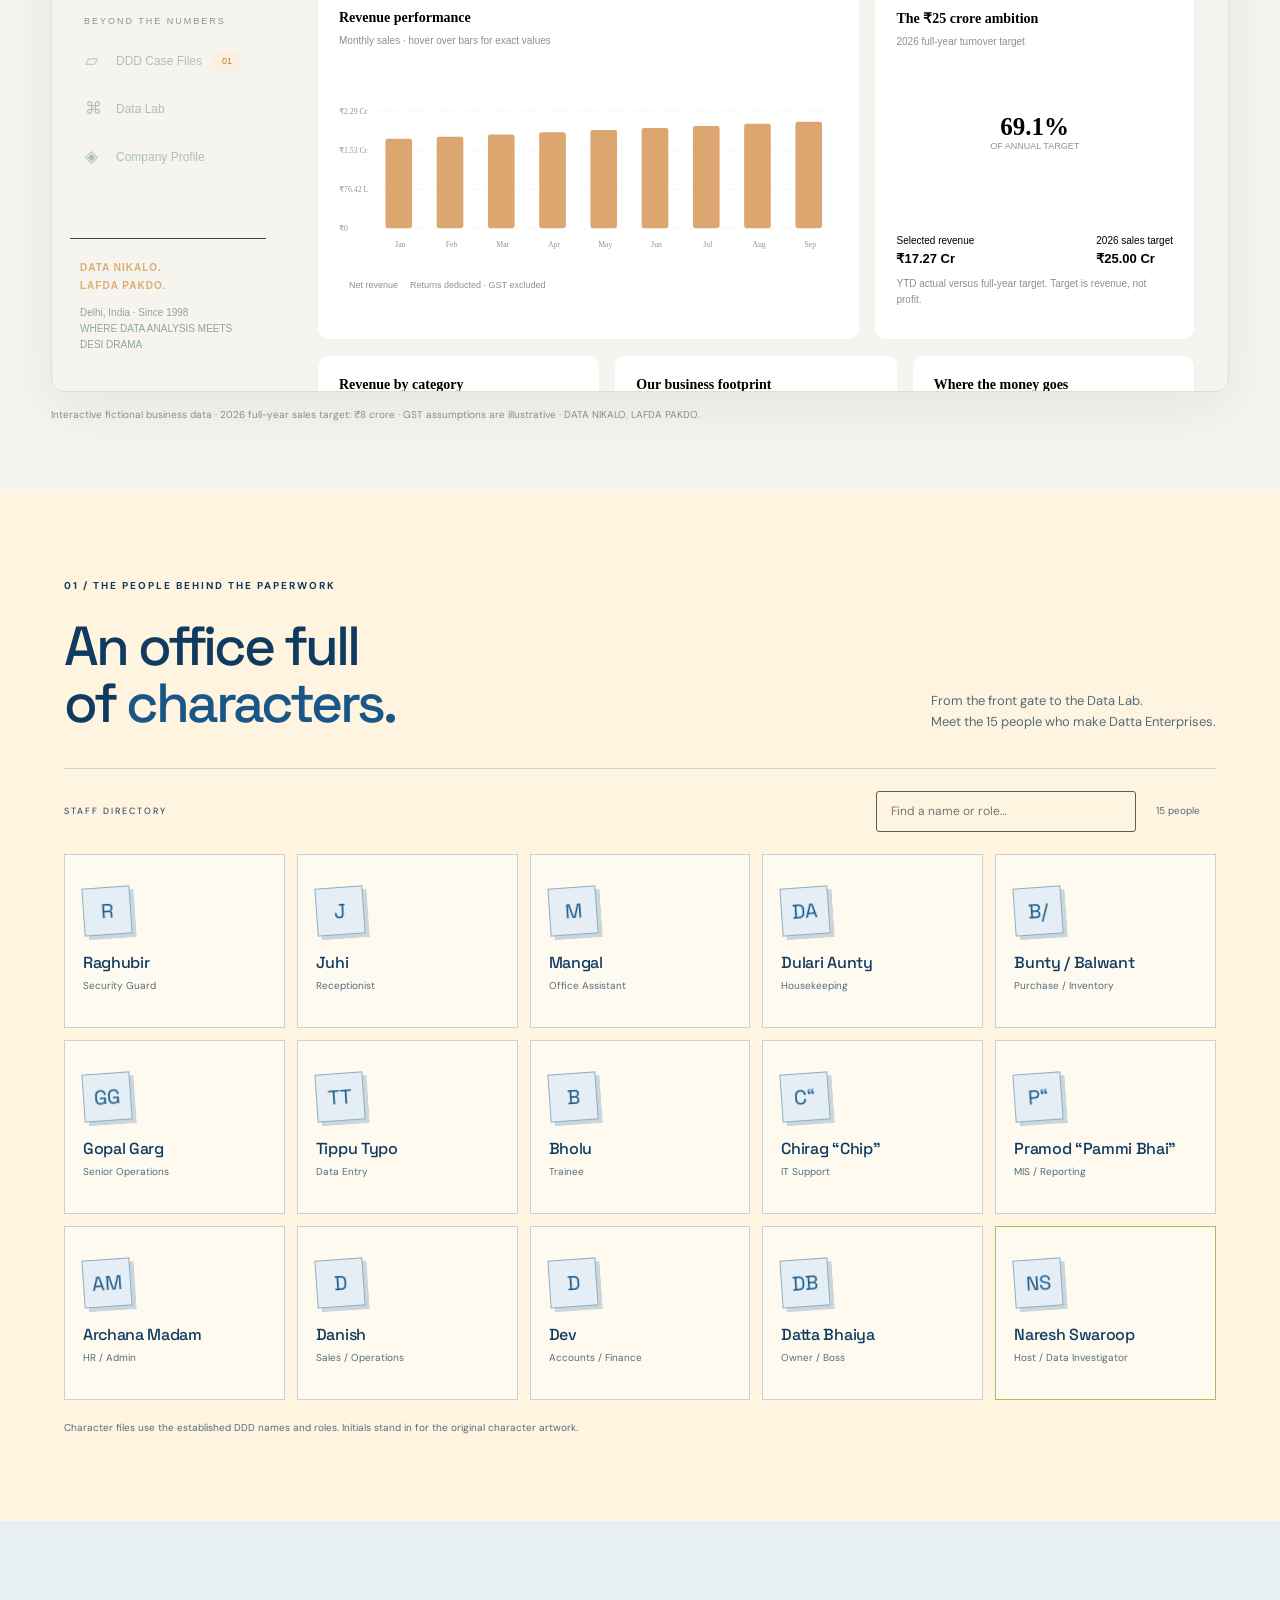
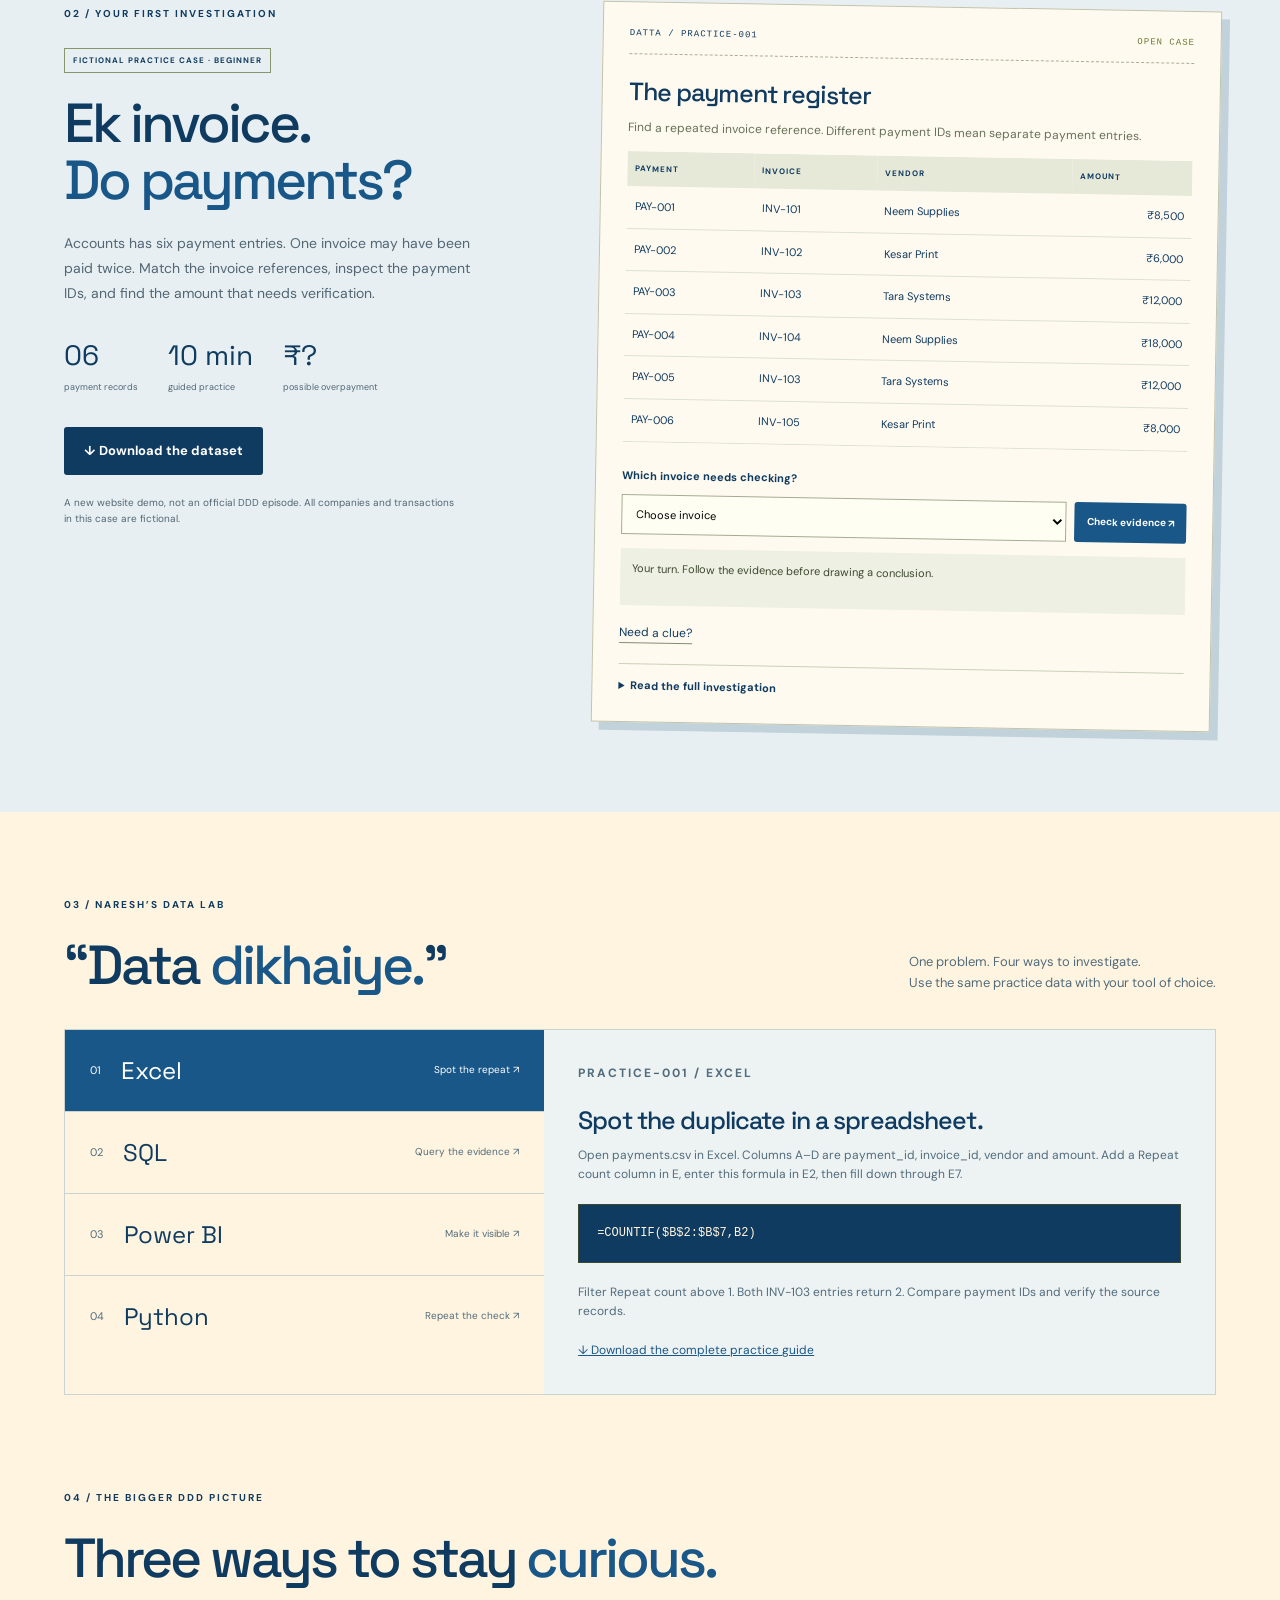
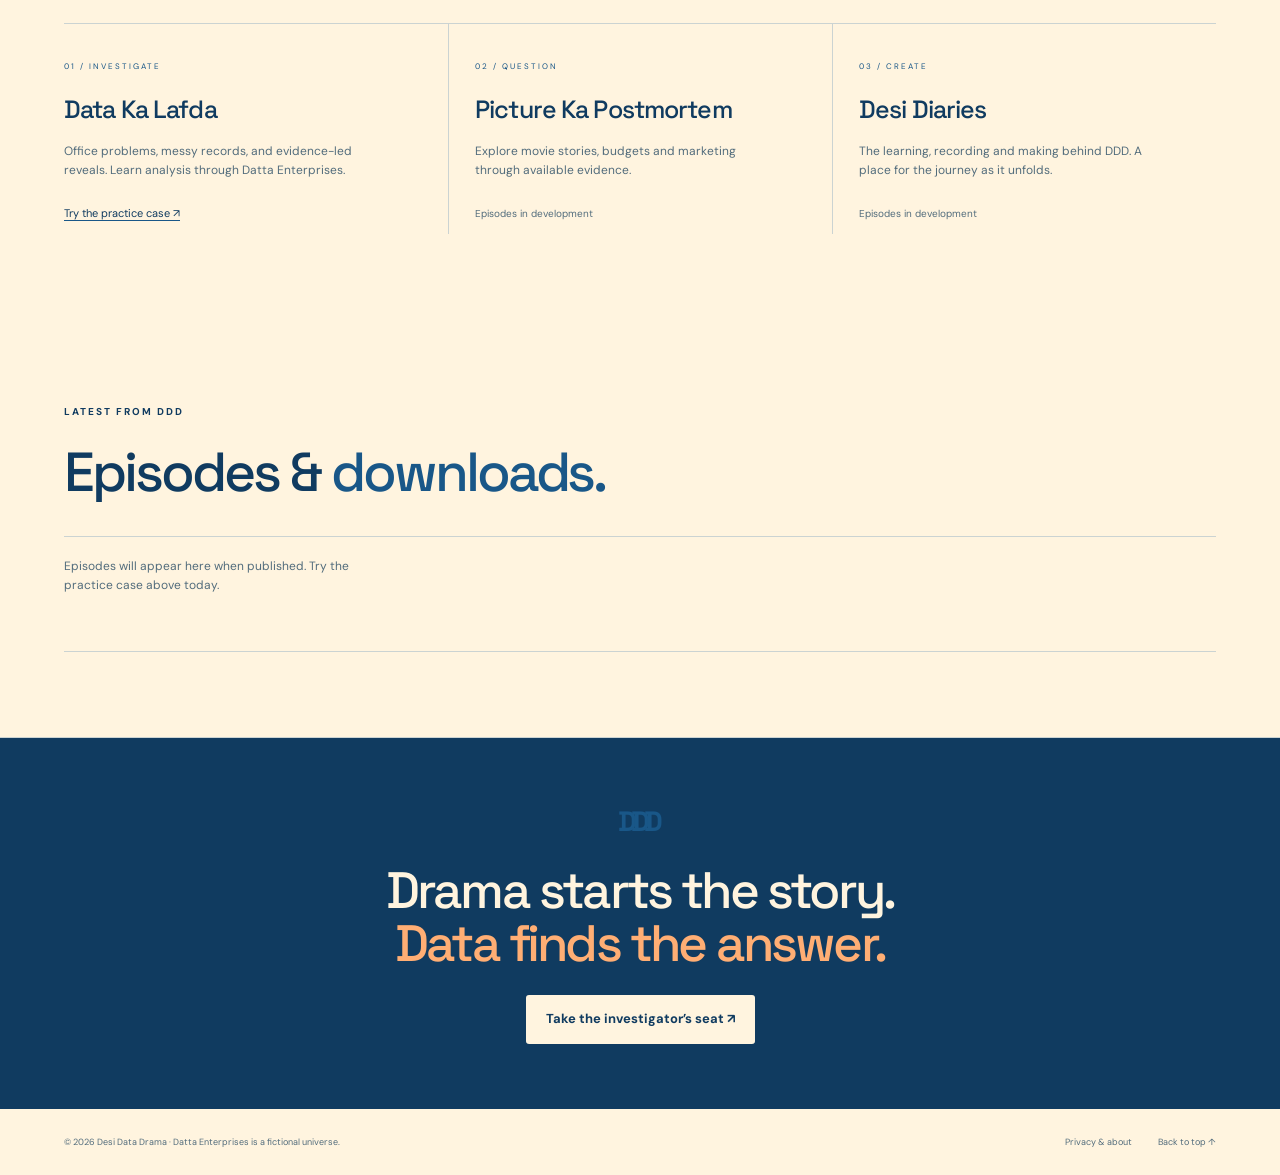
==== commit b42090e6: "Correct DDD target and add canonical search metadata" ====
--- a/index.html
+++ b/index.html
@@ -1,11 +1,14 @@
 <!doctype html>
-<html lang="en"><head><meta charset="utf-8"><meta name="viewport" content="width=device-width,initial-scale=1"><meta name="description" content="Enter Datta Enterprises. Meet the characters, follow the evidence, and learn data analysis with Desi Data Drama."><meta name="theme-color" content="#141811"><title>Desi Data Drama | Enter Datta Enterprises</title><link rel="stylesheet" href="styles.css"><link rel="stylesheet" href="office-theme.css"><link rel="stylesheet" href="dashboard-embed.css"></head>
+
+
+<html lang="en"><head><meta charset="utf-8"><meta name="google-site-verification" content="cXSltBqyH_UA45xic4I7WbTDex_mdHj50_LQEk1RAyo" /><meta name="viewport" content="width=device-width,initial-scale=1"><meta name="description" content="Enter Datta Enterprises. Meet the characters, follow the evidence, and learn data analysis with Desi Data Drama."><meta name="theme-color" content="#141811"><title>Desi Data Drama | Enter Datta Enterprises</title><link rel="stylesheet" href="styles.css"><link rel="stylesheet" href="office-theme.css"><link rel="stylesheet" href="dashboard-embed.css"><link rel="canonical" href="https://nareshswaroop123-byte.github.io/desi-data-drama/"><meta property="og:title" content="Desi Data Drama | Enter Datta Enterprises"><meta property="og:type" content="website"><meta property="og:url" content="https://nareshswaroop123-byte.github.io/desi-data-drama/"></head>
 <body><a class="skip" href="#main">Skip to content</a><header><a class="brand" href="#"><span class="logo">D<span>D</span>D</span><span>DESI DATA DRAMA<small>THE DATTA ENTERPRISES UNIVERSE</small></span></a><button class="menu" aria-label="Open navigation" aria-expanded="false">☰</button><nav aria-label="Main navigation"><a href="tour.html">The office</a><a href="#people">The people</a><a href="#control-room">Control Room</a><a href="#case">Case files</a><a href="#lab" class="nav-cta">Enter the lab ↗</a></nav></header>
 <main id="main"><section class="hero" id="office"><div class="hero-copy"><p class="eyebrow"><span class="live-dot"></span> WELCOME TO DATTA ENTERPRISES</p><h1>Every desk.<br>A little <em>drama.</em><br>A lot of data.</h1><p class="intro">Office mein lafda. Data mein jawaab.<br>Step inside a desi office where everyday problems become investigations—and you become the analyst.</p><div class="actions"><a class="button yellow" href="tour.html">Enter the office <span>↗</span></a><a class="text-link" href="#people">Meet the team ↓</a></div><div class="hero-foot"><span>15 characters</span><i></i><span>One curious office</span><i></i><span>Evidence first.</span></div></div>
 <a class="office-poster" href="tour.html"><img id="office-front" alt="Datta Enterprises: cream walls, blue frames, orange trims, neighbouring shops and rooftop Hanuman ji"><span>ENTER DATTA ENTERPRISES <b>Explore the office &rarr;</b></span></a></section>
 <div class="ticker"><span>EXCEL</span><b>✳</b><span>SQL</span><b>✳</b><span>POWER BI</span><b>✳</b><span>PYTHON</span><b>✳</b><span>THODA DATA. THODA DRAMA. POORA DESI.</span></div>
-<section id="control-room" class="control-room-section" aria-labelledby="control-room-title"><div class="control-room-heading"><div><p class="eyebrow">INSIDE THE BUSINESS / EST. 29 JULY 1998</p><h2 id="control-room-title">Company ka hisaab.<br>Lafde ka hisaab.</h2><p>What does Datta Enterprises actually do? Explore its wholesale business, sales across India, 15-person team, salaries, stock and profit. One company. Every number connected.</p></div><a href="dashboard.html">Open full-screen dashboard ↗</a></div><div class="control-room-frame"><iframe id="ddd-control-room" title="Datta Enterprises interactive business control room" loading="lazy" src="dashboard.html"></iframe></div><p class="control-room-caption">Interactive fictional business data · 2026 full-year sales target: ₹25 crore · GST assumptions are illustrative · DATA NIKALO. LAFDA PAKDO.</p></section><section class="section people-section" id="people"><div class="section-head"><div><p class="eyebrow">01 / THE PEOPLE BEHIND THE PAPERWORK</p><h2>An office full<br>of <em>characters.</em></h2></div><p>From the front gate to the Data Lab.<br>Meet the 15 people who make Datta Enterprises.</p></div><div class="directory-tools"><label for="staff-search">STAFF DIRECTORY</label><input id="staff-search" type="search" placeholder="Find a name or role…"><span id="staff-count">15 people</span></div><div class="staff-grid" id="staff-grid"></div><p class="quiet">Character files use the established DDD names and roles. Initials stand in for the original character artwork.</p></section>
+<section id="control-room" class="control-room-section" aria-labelledby="control-room-title"><div class="control-room-heading"><div><p class="eyebrow">INSIDE THE BUSINESS / EST. 29 JULY 1998</p><h2 id="control-room-title">Company ka hisaab.<br>Lafde ka hisaab.</h2><p>What does Datta Enterprises actually do? Explore its wholesale business, sales across India, 15-person team, salaries, stock and profit. One company. Every number connected.</p></div><a href="dashboard.html">Open full-screen dashboard ↗</a></div><div class="control-room-frame"><iframe id="ddd-control-room" title="Datta Enterprises interactive business control room" loading="lazy" src="dashboard.html"></iframe></div><p class="control-room-caption">Interactive fictional business data · 2026 full-year sales target: ₹8 crore · GST assumptions are illustrative · DATA NIKALO. LAFDA PAKDO.</p></section><section class="section people-section" id="people"><div class="section-head"><div><p class="eyebrow">01 / THE PEOPLE BEHIND THE PAPERWORK</p><h2>An office full<br>of <em>characters.</em></h2></div><p>From the front gate to the Data Lab.<br>Meet the 15 people who make Datta Enterprises.</p></div><div class="directory-tools"><label for="staff-search">STAFF DIRECTORY</label><input id="staff-search" type="search" placeholder="Find a name or role…"><span id="staff-count">15 people</span></div><div class="staff-grid" id="staff-grid"></div><p class="quiet">Character files use the established DDD names and roles. Initials stand in for the original character artwork.</p></section>
 <section class="case-section section" id="case"><div class="case-intro"><p class="eyebrow">02 / YOUR FIRST INVESTIGATION</p><span class="tag">FICTIONAL PRACTICE CASE · BEGINNER</span><h2>Ek invoice.<br><em>Do payments?</em></h2><p>Accounts has six payment entries. One invoice may have been paid twice. Match the invoice references, inspect the payment IDs, and find the amount that needs verification.</p><div class="case-facts"><div><strong>06</strong><span>payment records</span></div><div><strong>10 min</strong><span>guided practice</span></div><div><strong>₹?</strong><span>possible overpayment</span></div></div><a class="button dark" href="payments.csv" download>↓ Download the dataset</a><p class="quiet">A new website demo, not an official DDD episode. All companies and transactions in this case are fictional.</p></div><div class="evidence"><div class="file-top"><span>DATTA / PRACTICE-001</span><span>OPEN CASE</span></div><h3>The payment register</h3><p>Find a repeated invoice reference. Different payment IDs mean separate payment entries.</p><div class="table-scroll"><table><caption class="sr-only">Six fictional payments</caption><thead><tr><th>Payment</th><th>Invoice</th><th>Vendor</th><th>Amount</th></tr></thead><tbody id="payments"></tbody></table></div><form id="case-form"><label for="invoice">Which invoice needs checking?</label><div class="answer-row"><select id="invoice" required><option value="">Choose invoice</option><option>INV-101</option><option>INV-102</option><option>INV-103</option><option>INV-104</option><option>INV-105</option></select><button class="button yellow" type="submit">Check evidence ↗</button></div></form><p id="verdict" class="verdict" aria-live="polite">Your turn. Follow the evidence before drawing a conclusion.</p><button class="text-link" id="hint">Need a clue?</button><details><summary>Read the full investigation</summary><p>INV-103 appears as PAY-003 and PAY-005, both for ₹12,000 and the same vendor. The register totals ₹64,500; retaining one payment per invoice gives ₹52,500. The difference is ₹12,000.</p><p>This is a suspected duplicate, not proof of fraud. Check the invoice, bank references, reversals and any authorised instalments before deciding whether recovery is needed.</p></details></div></section>
 <section class="section lab-section" id="lab"><div class="section-head"><div><p class="eyebrow">03 / NARESH’S DATA LAB</p><h2>“Data <em>dikhaiye.</em>”</h2></div><p>One problem. Four ways to investigate.<br>Use the same practice data with your tool of choice.</p></div><div class="lab-layout"><div class="lab-menu" role="tablist" aria-label="Learning tools"><button role="tab" aria-selected="true" data-tool="excel" id="tab-excel" aria-controls="lab-panel">01 <b>Excel</b><span>Spot the repeat ↗</span></button><button role="tab" aria-selected="false" data-tool="sql" id="tab-sql" aria-controls="lab-panel">02 <b>SQL</b><span>Query the evidence ↗</span></button><button role="tab" aria-selected="false" data-tool="powerbi" id="tab-powerbi" aria-controls="lab-panel">03 <b>Power BI</b><span>Make it visible ↗</span></button><button role="tab" aria-selected="false" data-tool="python" id="tab-python" aria-controls="lab-panel">04 <b>Python</b><span>Repeat the check ↗</span></button></div><div class="lab-panel" role="tabpanel" id="lab-panel" tabindex="0" aria-labelledby="tab-excel"></div></div></section>
 <section class="section series-section" id="series"><p class="eyebrow">04 / THE BIGGER DDD PICTURE</p><h2>Three ways to stay <em>curious.</em></h2><div class="series-grid"><article><span>01 / INVESTIGATE</span><h3>Data Ka Lafda</h3><p>Office problems, messy records, and evidence-led reveals. Learn analysis through Datta Enterprises.</p><a href="#case">Try the practice case ↗</a></article><article><span>02 / QUESTION</span><h3>Picture Ka Postmortem</h3><p>Explore movie stories, budgets and marketing through available evidence.</p><span class="status">Episodes in development</span></article><article><span>03 / CREATE</span><h3>Desi Diaries</h3><p>The learning, recording and making behind DDD. A place for the journey as it unfolds.</p><span class="status">Episodes in development</span></article></div></section>
 <section class="section" id="episodes"><p class="eyebrow">LATEST FROM DDD</p><h2>Episodes &amp; <em>downloads.</em></h2><div id="published-episodes" class="series-grid"></div><div id="published-downloads" class="series-grid"></div></section><section class="end-note"><span class="logo">DDD</span><h2>Drama starts the story.<br><em>Data finds the answer.</em></h2><a class="button yellow" href="#case">Take the investigator’s seat ↗</a></section></main><footer><span>© 2026 Desi Data Drama · Datta Enterprises is a fictional universe.</span><button id="privacy">Privacy & about</button><a href="#">Back to top ↑</a></footer><dialog id="profile"><button class="dialog-close" aria-label="Close dialog">×</button><div id="profile-body"></div></dialog><script src="content-model.js"></script><script src="content.js"></script><script src="script.js"></script><script src="content-view.js"></script><script src="office-assets.js"></script><script src="office-lobby.js"></script><script src="dashboard-embed.js"></script></body></html>
+
